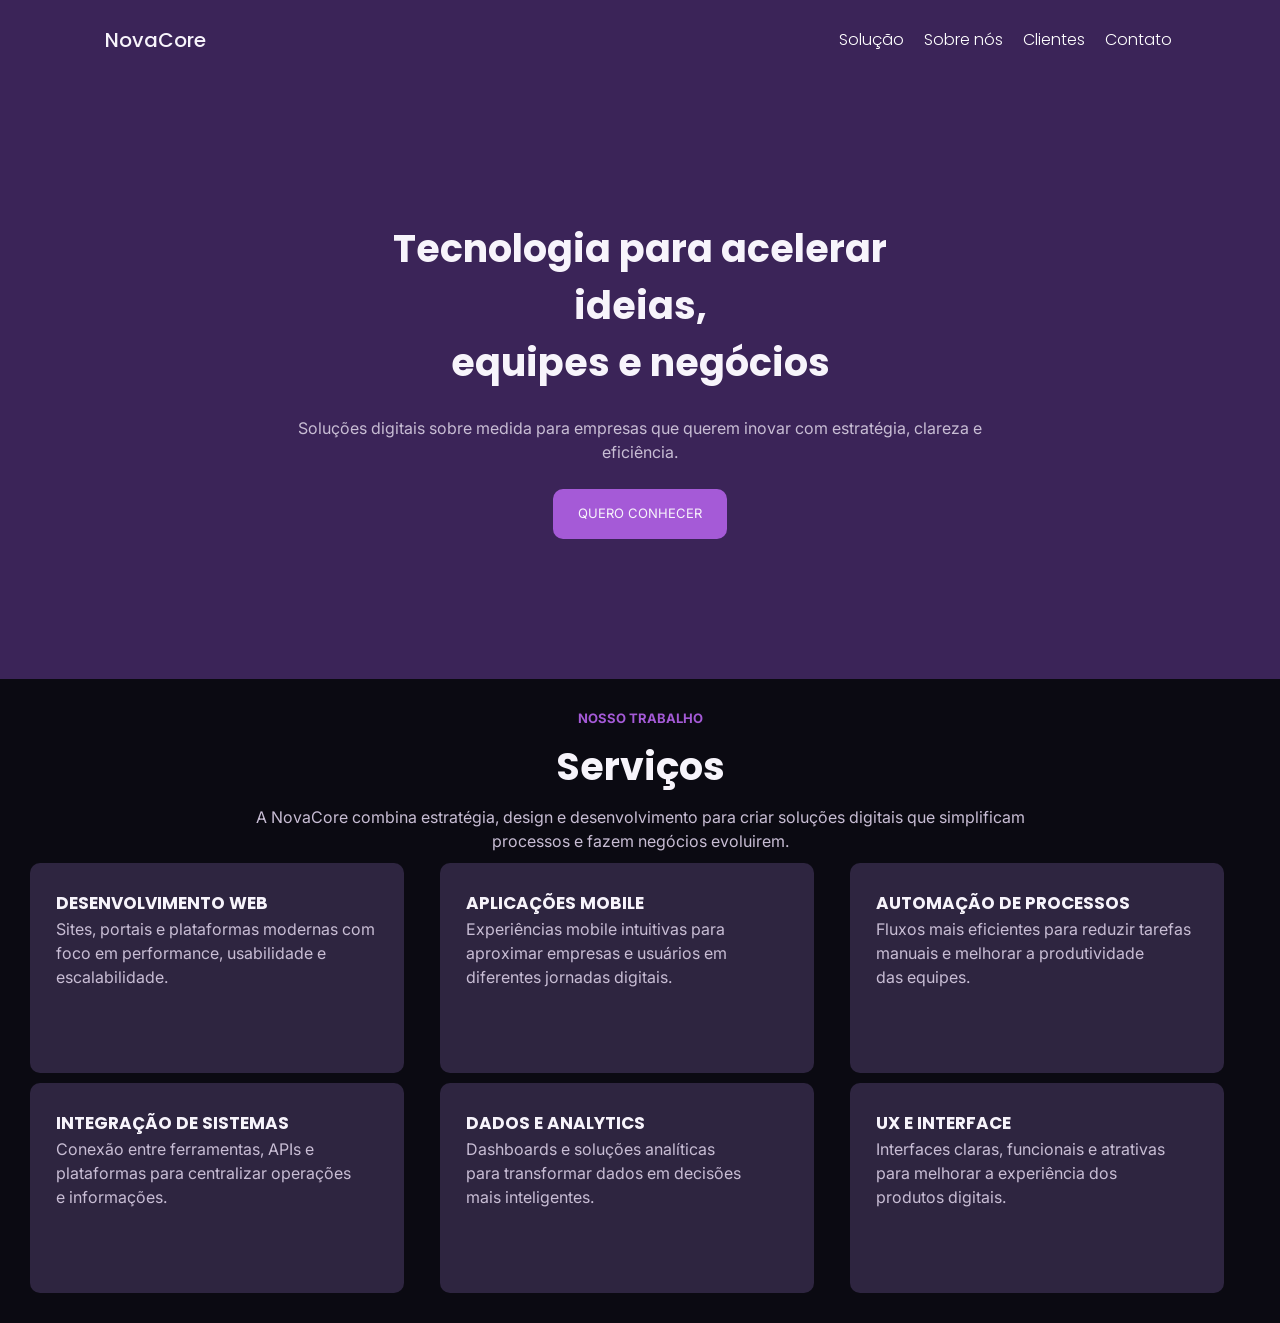
==== index.html @ a51d0054 "Começando atividade frontend" ====
<!DOCTYPE html>
<html lang="pt-br">
<head>
    <meta charset="UTF-8">
    <meta name="viewport" content="width=device-width, initial-scale=1.0">
    <link rel="stylesheet" href="reset.css">
    <link rel="stylesheet" href="style.css">
    <link href="https://cdn.boxicons.com/3.0.8/fonts/basic/boxicons.min.css" rel="stylesheet">
    <title>Layout</title>
</head>
<body>
    <header class="header">
        <div class="marca">
            <i class="bx bx-circle" ></i>
            <h2>NovaCore</h2>
        </div>
        <nav>
            <a href="#solucao">Solução</a>
            <a href="#sobre">Sobre nós</a>
            <a href="#depoimentos">Clientes</a>
            <a href="#contato">Contato</a>
        </nav>
    </header>
    
    <main>
        <section class="inicio">
            <h1>Tecnologia para acelerar <br/> ideias, <br/> equipes e negócios</h1>
            <p>Soluções digitais sobre medida para empresas que querem inovar com estratégia, clareza e <br/> eficiência.</p>
            <button href="#sobre">QUERO CONHECER</button>
        </section>
        
        <section class="servicos">
            <h3>NOSSO TRABALHO</h3>
            <h1>Serviços</h1>
            <p>A NovaCore combina estratégia, design e desenvolvimento para criar soluções digitais que simplificam <br/> processos e fazem negócios evoluirem.</p>

            <div class="container">
                <div class="box">
                    <h2>DESENVOLVIMENTO WEB</h2>
                    <p>Sites, portais e plataformas modernas com foco em performance, usabilidade e escalabilidade.</p>
                </div>

                <div class="box">
                    <h2>APLICAÇÕES MOBILE</h2>
                    <p>Experiências mobile intuitivas para aproximar empresas e usuários em diferentes jornadas digitais.</p>
                </div>

                <div class="box">
                    <h2>AUTOMAÇÃO DE PROCESSOS</h2>
                    <p>Fluxos mais eficientes para reduzir tarefas manuais e melhorar a produtividade das equipes.</p>
                </div>

                <div class="box">
                    <h2>INTEGRAÇÃO DE SISTEMAS</h2>
                    <p>Conexão entre ferramentas, APIs e plataformas para centralizar operações e informações.</p>
                </div>

                <div class="box">
                    <h2>DADOS E ANALYTICS</h2>
                    <p>Dashboards e soluções analíticas para transformar dados em decisões mais inteligentes.</p>
                </div>

                <div class="box">
                    <h2>UX E INTERFACE</h2>
                    <p>Interfaces claras, funcionais e atrativas para melhorar a experiência dos produtos digitais.</p>
                </div>
            </div>

        </section>
        
        <section class="sobre">
            
        </section>
        
        <section class="depoimentos">
            
        </section>
        
        <section class="contato">
            
        </section>
    </main>
    
    <footer class="footer"></footer>
    
</body>
</html>
---- style.css ----
@import url('https://fonts.googleapis.com/css2?family=Inter:ital,opsz,wght@0,14..32,100..900;1,14..32,100..900&family=Poppins:ital,wght@0,100;0,200;0,300;0,400;0,500;0,600;0,700;0,800;0,900;1,100;1,200;1,300;1,400;1,500;1,600;1,700;1,800;1,900&display=swap');

:root {
    --font-family-titulo: 'Poppins', sans-serif;
    --font-family-corpo: 'Inter', sans-serif;
    --fundo-roxo-claro: #3B2458;
    --fundo-roxo-escuro:#0B0A12;
    --fundo-caixas: #2E2540;
    --circulo: #A55AD7;
    --letras-principais: #F7F4FB;
    --letras-secundario: #C8BDD4;
    --letras-terciario: #A55AD7;
}

h1 {
    font-family: var(--font-family-titulo);
    color: var(--letras-principais);
    font-size: 38px;
}

h2{
    color: var(--letras-principais);
    font-size: 17px;
    font-family: var(--font-family-titulo);
    font-weight: bold;
}

h3 {
    color: var(--letras-terciario);
    font-family: var(--font-family-corpo);
    font-size: 13px;
}

p {
    font-family: var(--font-family-corpo);
    color: var(--letras-secundario);
    font-size: 16px;
}
.header{
    display: flex;
    justify-content: space-between;
    align-items: center;
    padding: 0 100px;
    width: 100%;
    position: fixed;
    z-index: 1000;
    background-color: var(--fundo-roxo-claro);
    font-family: var(--font-family-titulo);
    height: 80px;

    .marca {
        display: flex;
        align-items: center;
        gap: 5px;
        
        color: var(--letras-principais);
        h2{
            font-weight: 500;
            font-size: 20px;
        }
        
        .bx-circle {
            color: var(--circulo);
            font-size: 30px;
        }
    }

    nav a{
        color: white;
        font-weight: 300;
        text-decoration: none;
        padding: 0 8px;
    }
}


main {
    padding-top: 80px;
}

.inicio {
    background-color: var(--fundo-roxo-claro);
    padding: 140px;
    display: flex;
    flex-direction: column;
    justify-content: center;
    align-items: center;   
    text-align: center;
    gap: 25px;

    button{
        font-family: var(--font-family-corpo);
        color: var(--letras-principais);
        background-color: var(--letras-terciario);
        padding: 15px 25px;
        border-radius: 10px;
        border: none;
        font-size: small;
    }
}

.servicos {
    display: flex;
    flex-direction: column;
    text-align: center;
    justify-content: center;
    padding: 30px;
    gap: 10px;
    background-color: var(--fundo-roxo-escuro);

    .container {
        display: grid;
        grid-template-columns: repeat(3,1fr);
        gap: 10px;
    }

    .box {
        height: 210px;
        width: 374px;
        padding: 28px 26px;
        display: flex;
        flex-direction: column;
        justify-content: start;
        text-align: left;
        background-color: var(--fundo-caixas);
        border-radius: 10px;
    }
}
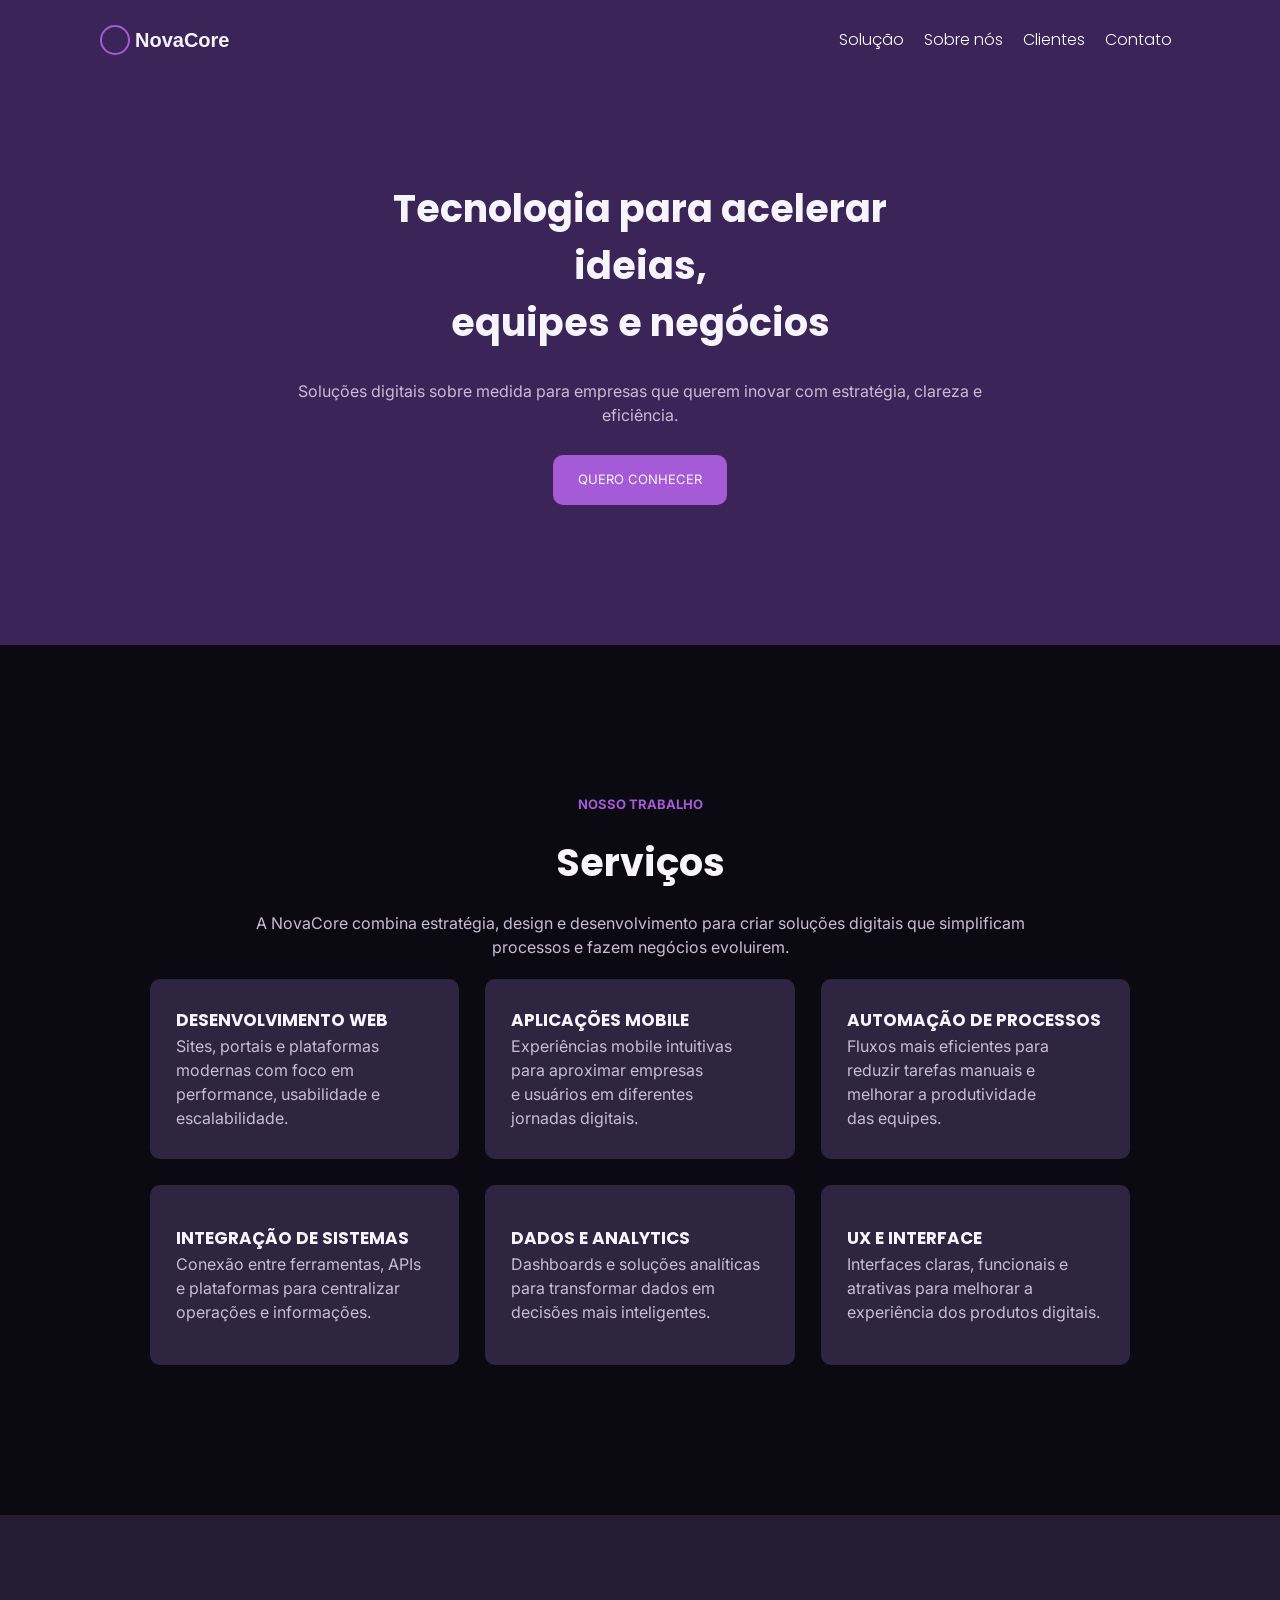
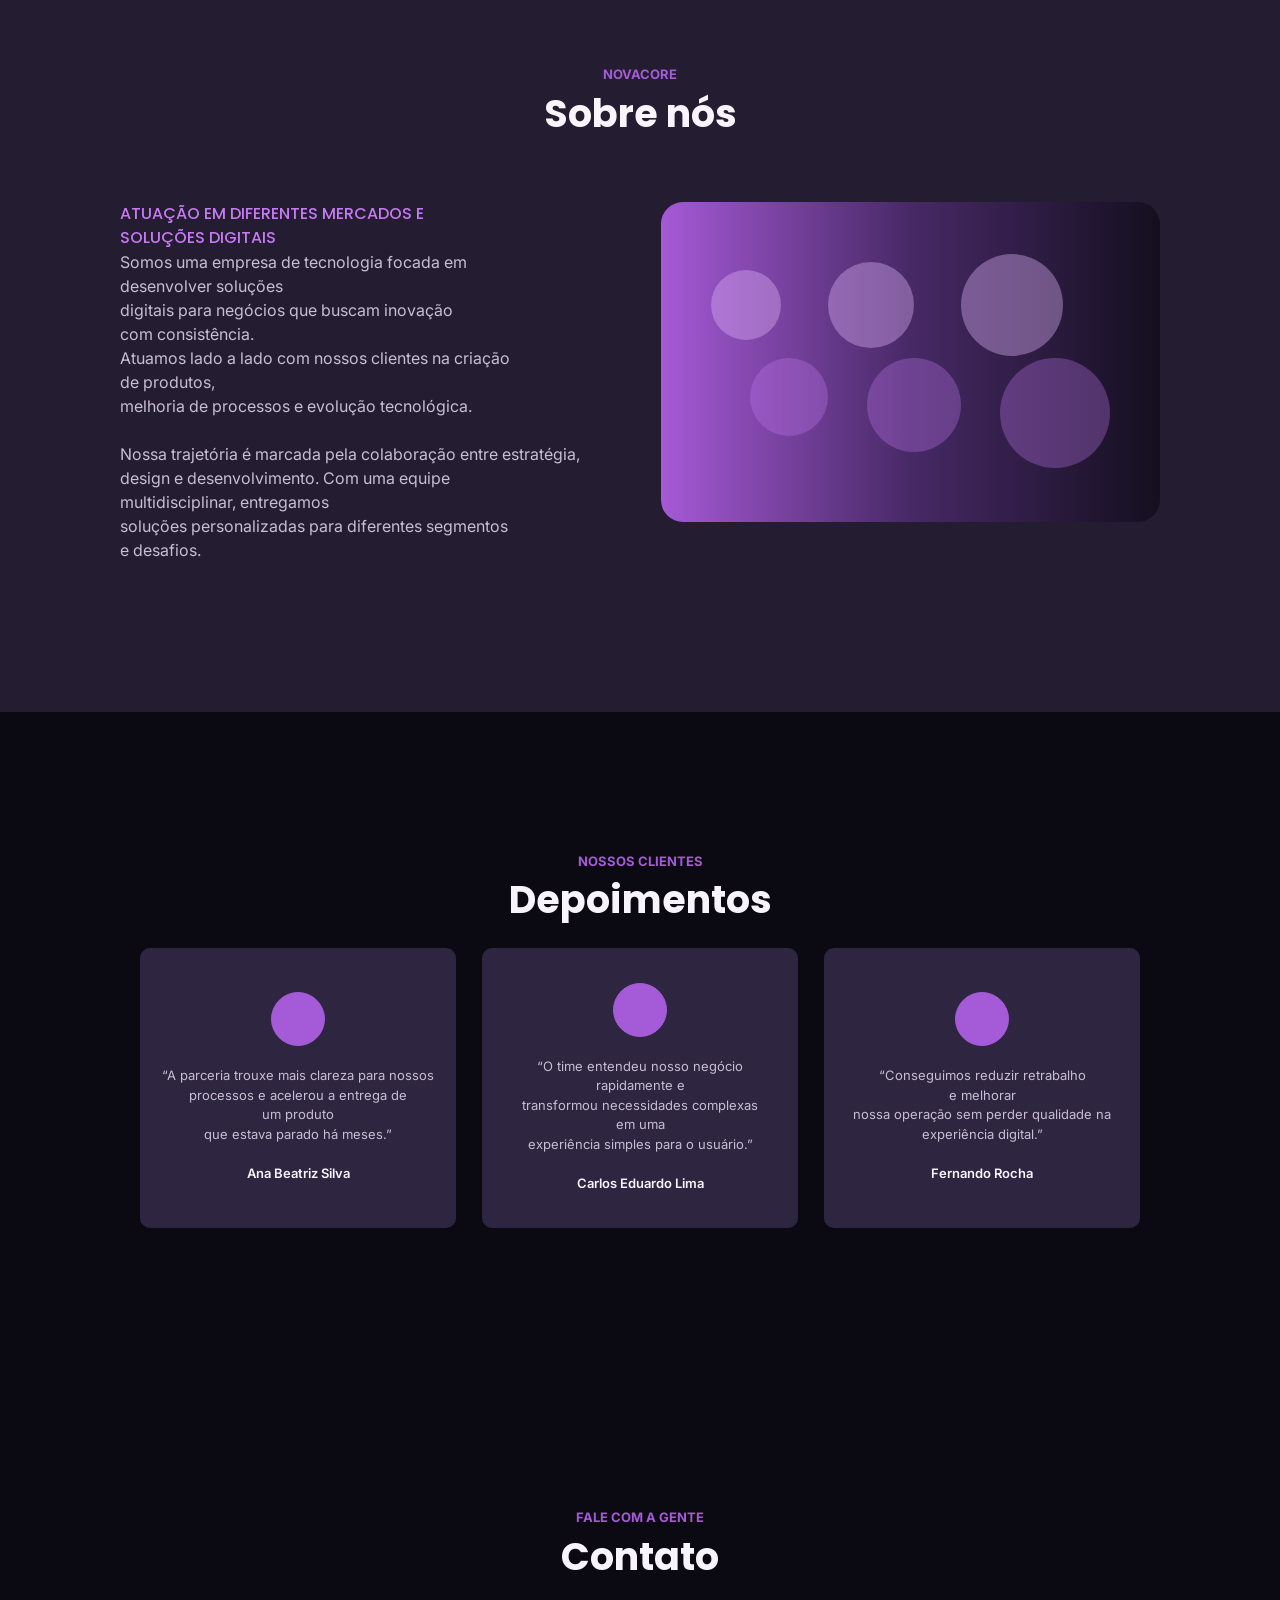
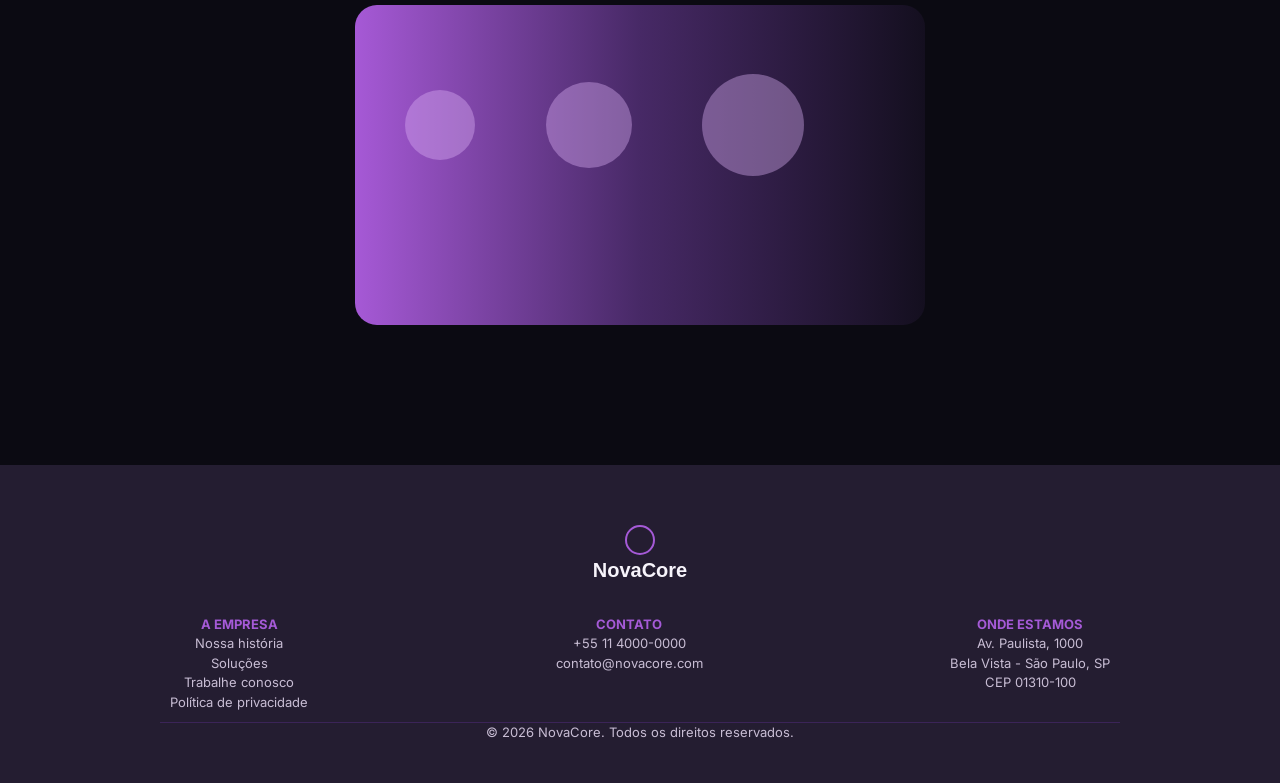
==== commit 50ac55af: "sections servicos, sobre, depoimentos, e inicio de contatos" ====
--- a/index.html
+++ b/index.html
@@ -5,17 +5,16 @@
     <meta name="viewport" content="width=device-width, initial-scale=1.0">
     <link rel="stylesheet" href="reset.css">
     <link rel="stylesheet" href="style.css">
-    <link href="https://cdn.boxicons.com/3.0.8/fonts/basic/boxicons.min.css" rel="stylesheet">
     <title>Layout</title>
 </head>
 <body>
     <header class="header">
         <div class="marca">
-            <i class="bx bx-circle" ></i>
-            <h2>NovaCore</h2>
+            <div class="logo"></div>
+            <a href="#inicio">NovaCore</a>
         </div>
         <nav>
-            <a href="#solucao">Solução</a>
+            <a href="#servicos">Solução</a>
             <a href="#sobre">Sobre nós</a>
             <a href="#depoimentos">Clientes</a>
             <a href="#contato">Contato</a>
@@ -23,13 +22,14 @@
     </header>
     
     <main>
-        <section class="inicio">
+        
+        <section id="inicio">
             <h1>Tecnologia para acelerar <br/> ideias, <br/> equipes e negócios</h1>
             <p>Soluções digitais sobre medida para empresas que querem inovar com estratégia, clareza e <br/> eficiência.</p>
-            <button href="#sobre">QUERO CONHECER</button>
+            <a href="#sobre">QUERO CONHECER</a>
         </section>
         
-        <section class="servicos">
+        <section id="servicos">
             <h3>NOSSO TRABALHO</h3>
             <h1>Serviços</h1>
             <p>A NovaCore combina estratégia, design e desenvolvimento para criar soluções digitais que simplificam <br/> processos e fazem negócios evoluirem.</p>
@@ -67,21 +67,109 @@
             </div>
 
         </section>
-        
-        <section class="sobre">
-            
+
+        <section id="sobre">
+            <div class="titulo">
+                <h3>NOVACORE</h3>
+                <h1>Sobre nós</h1>
+            </div>
+            <div class="texto_imagem">
+                <div class="texto">
+                    <span>ATUAÇÃO EM DIFERENTES MERCADOS E <br/> SOLUÇÕES DIGITAIS</span>
+                    <p>Somos uma empresa de tecnologia focada em desenvolver soluções <br/> digitais para negócios que buscam inovação com consistência.<br/>Atuamos lado a lado com nossos clientes na criação de produtos, <br/> melhoria de processos e evolução tecnológica.</p>
+                    <br/>
+                    <p>Nossa trajetória é marcada pela colaboração entre estratégia, <br/>design e desenvolvimento. Com uma equipe multidisciplinar, entregamos <br/>soluções personalizadas para diferentes segmentos e desafios.</p>
+                </div>
+
+                <div class="fundo_imagem">
+                    <div class="circulo_p "></div>
+                    <div class="circulo_m "></div>
+                    <div class="circulo_g "></div>
+                    <div class="circulo_pb "></div>
+                    <div class="circulo_mb "></div>
+                    <div class="circulo_gb "></div>
+                </div>
+            </div>
         </section>
         
-        <section class="depoimentos">
-            
+        <section id="depoimentos">
+            <div class="titulo">
+                <h3>NOSSOS CLIENTES</h3>
+                <h1>Depoimentos</h1>
+            </div>
+
+            <div class="container">
+                <div class="box ">
+                    <div class="foto"></div>
+                    <p>“A parceria trouxe mais clareza para nossos <br/> processos e acelerou a entrega de um produto <br/> que estava parado há meses.”</p>
+                    <span>Ana Beatriz Silva</span>
+                </div>
+                <div class="box ">
+                    <div class="foto"></div>
+                    <p>“O time entendeu nosso negócio rapidamente e<br/> transformou necessidades complexas em uma <br/> experiência simples para o usuário.”</p>
+                    <span>Carlos Eduardo Lima</span>
+                </div>
+                <div class="box ">
+                    <div class="foto"></div>
+                    <p>“Conseguimos reduzir retrabalho e melhorar <br/> nossa operação sem perder qualidade na <br/> experiência digital.”</p>
+                    <span>Fernando Rocha</span>
+                </div>
+            </div>
         </section>
         
-        <section class="contato">
-            
+        <section id="contato">
+            <div class="titulo">
+                <h3>FALE COM A GENTE</h3>
+                <h1>Contato</h1>
+            </div>
+
+            <div class="fundo_imagem">
+                    <div class="circulo_ppp "></div>
+                    <div class="circulo_pp "></div>
+                    <div class="circulo_p "></div>
+                    <div class="circulo_mmm "></div>
+                    <div class="circulo_mm "></div>
+                    <div class="circulo_m "></div>
+                    <div class="circulo_g "></div>
+                    
+            </div>
         </section>
     </main>
     
-    <footer class="footer"></footer>
+    <footer class="footer">
+        <div class="marca">
+            <div class="logo"></div>
+            <h4>NovaCore</h4>
+        </div>
+
+        <div class="container">
+            <div class="empresa">
+                <h3>A EMPRESA</h3>
+                <p>Nossa história</p>
+                <p>Soluções</p>
+                <p>Trabalhe conosco</p>
+                <p>Política de privacidade</p>
+
+            </div>
+            <div class="contato">
+                <h3>CONTATO</h3>
+                <p>+55 11 4000-0000</p>
+                <p>contato@novacore.com</p>
+
+            </div>
+            <div class="local">
+                <h3>ONDE ESTAMOS</h3>
+                <p>Av. Paulista, 1000</p>
+                <p>Bela Vista - São Paulo, SP</p>
+                <p>CEP 01310-100</p>
+
+            </div>
+        </div>
+
+        <div class="final">
+            <p>© 2026 NovaCore. Todos os direitos reservados.</p>
+        </div>
+    </footer>
     
 </body>
 </html>
--- a/style.css
+++ b/style.css
@@ -4,12 +4,15 @@
     --font-family-titulo: 'Poppins', sans-serif;
     --font-family-corpo: 'Inter', sans-serif;
     --fundo-roxo-claro: #3B2458;
-    --fundo-roxo-escuro:#0B0A12;
+    --fundo-roxo-escuro:#241D31;
+    --fundo-preto: #0B0A12;
     --fundo-caixas: #2E2540;
     --circulo: #A55AD7;
     --letras-principais: #F7F4FB;
     --letras-secundario: #C8BDD4;
     --letras-terciario: #A55AD7;
+    --cor-circulo-claro: rgba(220, 178, 245, 0.397);
+    --cor-circulo-escuro: rgba(197, 122, 241, 0.308);
 }
 
 h1 {
@@ -53,18 +56,18 @@
         align-items: center;
         gap: 5px;
         
-        color: var(--letras-principais);
-        h2{
-            font-weight: 500;
+        a{
+            background-color: var(--fundo-roxo-claro);
+            color: var(--letras-principais);
+            border: none;
+            font-weight: 600;
             font-size: 20px;
+            cursor: pointer;
+            text-decoration: none;
         }
         
-        .bx-circle {
-            color: var(--circulo);
-            font-size: 30px;
-        }
-    }
-
+    }
+    
     nav a{
         color: white;
         font-weight: 300;
@@ -73,22 +76,28 @@
     }
 }
 
+.logo {
+    border: 2px solid var(--circulo);
+    border-radius: 50%;
+    height: 30px;
+    width: 30px;
+}
 
 main {
     padding-top: 80px;
 }
 
-.inicio {
+#inicio {
     background-color: var(--fundo-roxo-claro);
-    padding: 140px;
+    padding: 100px 140px 140px 140px;
     display: flex;
     flex-direction: column;
     justify-content: center;
     align-items: center;   
     text-align: center;
-    gap: 25px;
-
-    button{
+    gap: 28px;
+
+    a{
         font-family: var(--font-family-corpo);
         color: var(--letras-principais);
         background-color: var(--letras-terciario);
@@ -96,33 +105,335 @@
         border-radius: 10px;
         border: none;
         font-size: small;
-    }
-}
-
-.servicos {
-    display: flex;
-    flex-direction: column;
-    text-align: center;
-    justify-content: center;
-    padding: 30px;
-    gap: 10px;
-    background-color: var(--fundo-roxo-escuro);
-
-    .container {
-        display: grid;
-        grid-template-columns: repeat(3,1fr);
-        gap: 10px;
-    }
-
+        text-decoration: none;
+    }
+}
+
+#servicos {
+    display: flex;
+    flex-direction: column;
+    text-align: center;
+    justify-content: center;
+    padding: 150px;
+    gap: 20px;
+    background-color: var(--fundo-preto);
+
+    
     .box {
-        height: 210px;
-        width: 374px;
+        height: 180px;
         padding: 28px 26px;
         display: flex;
         flex-direction: column;
-        justify-content: start;
+        justify-content: center;
         text-align: left;
         background-color: var(--fundo-caixas);
         border-radius: 10px;
     }
+
+    .container {
+        padding: auto;
+        display: grid;
+        grid-template-columns: repeat(3,1fr);
+        gap: 26px;
+    }
+}
+
+
+.titulo {
+    gap: 12px;
+}
+
+#sobre {
+    display: flex;
+    flex-direction: column;
+    text-align: center;
+    justify-content: center;
+    gap: 60px;
+    background-color: var(--fundo-roxo-escuro);
+    padding: 150px 120px 150px 120px;
+    
+
+
+    span{
+        color: #C57AF1;
+        font-family: var(--font-family-titulo);
+        font-weight: 500;
+    }
+
+    .texto_imagem{
+        display: flex;
+        gap: 80px;
+        text-align: left;
+        justify-content: center;
+    
+
+        .fundo_imagem {
+            display: grid;
+            grid-template-areas:
+            "a b c"
+            "d e f";
+            width: 570px;
+            height: 320px;
+            border-radius: 22px;
+            padding: 50px;
+            background-image: linear-gradient(to right,#A659D6, #472966,#140F1F );
+        }
+
+        .circulo_p {
+            grid-area: a;
+            align-self: center;
+            justify-self: left;
+            border: none;
+            border-radius: 50%;
+            height: 70px;
+            width: 70px;
+            background-color: var(--cor-circulo-claro);
+        }
+        .circulo_m {
+            grid-area: b;
+            align-self: center;
+            justify-self: left;
+            border: none;
+            border-radius: 50%;
+            height: 86px;
+            width: 86px;
+            background-color: var(--cor-circulo-claro);
+        }
+        .circulo_g {
+            grid-area: c;
+            align-self: center;
+            justify-self: left;
+            border: none;
+            border-radius: 50%;
+            height: 102px;
+            width: 102px;
+            background-color: var(--cor-circulo-claro);
+        }
+
+        .circulo_pb {
+            grid-area: d;
+            align-self: start;
+            justify-self: right;
+            border: none;
+            border-radius: 50%;
+            height: 78px;
+            width: 78px;
+            background-color: var(--cor-circulo-escuro);
+        }
+
+        .circulo_mb {
+            grid-area: e;
+            align-self: start;
+            justify-self: right;
+            border: none;
+            border-radius: 50%;
+            height: 94px;
+            width: 94px;
+            background-color: var(--cor-circulo-escuro);
+        }
+        .circulo_gb {
+            grid-area: f;
+            align-self: start;
+            justify-self: end;
+            border: none;
+            border-radius: 50%;
+            height: 110px;
+            width: 110px;
+            background-color: var(--cor-circulo-escuro);
+        }
+    }
+
+}
+
+#depoimentos {
+    background-color: var(--fundo-preto);
+    padding: 140px;
+    display: flex;
+    flex-direction: column;
+    justify-content: center;
+    align-items: center;
+    text-align: center;
+    gap: 20px;
+
+    .foto {
+        display: flex;
+        justify-content: center;
+        align-items: center;
+        background-color: var(--letras-terciario);
+        border: 1px solid var(--circulo);
+        height: 54px;
+        width: 54px;
+        border-radius: 50px;
+        grid-area: a;
+    }
+    
+    p{
+        font-size: 13px;
+        grid-area: b;
+    }
+    
+    span {
+        color: var(--letras-principais);
+        font-family: var(--font-family-corpo);
+        font-weight: 600;
+        font-size: 13px;
+        grid-area: c;
+    }
+    
+    .box {
+        gap: 20px;
+        height: 280px;
+        padding: 20px 20px;
+        display: flex;
+        flex-direction: column;
+        justify-content: center;
+        align-items: center;
+        text-align: center;
+        background-color: var(--fundo-caixas);
+        border-radius: 10px;
+        grid-template-rows: 1fr, 1.5fr, 0.5fr;
+        grid-template-areas:
+        "a"
+        "b"
+        "c";
+    }
+    
+    .container {
+        padding: auto;
+        display: grid;
+        grid-template-columns: repeat(3,1fr);
+        gap: 26px;
+    }
+}
+
+footer{
+    background-color: var(--fundo-roxo-escuro);
+    display: flex;
+    padding: 40px;
+    flex-direction: column;
+    justify-content: center;
+    text-align: center;
+    align-items: center;
+
+    .marca{
+        display: flex;
+        flex-direction: column;
+        justify-content: center;
+        align-items: center;
+        padding: 20px;
+    }
+
+    h4 {
+        font-family: var(--font-family-titulo);
+        color: var(--letras-principais);
+        border: none;
+        font-weight: 600;
+        font-size: 20px;
+        cursor: pointer;
+        text-decoration: none;
+    }
+
+    .container{
+        display: flex;
+        width: 80%;
+        grid-template-columns: repeat(3, 1fr);
+        justify-content: space-between;
+        padding: 10px;
+    }
+
+    p{
+        font-size: 13px;
+    }
+
+    .final {
+        width: 80%;
+        border-top: 1px solid var(--fundo-roxo-claro);
+    }
+}
+
+#contato {
+    background-color: var(--fundo-preto);
+    padding: 140px;
+    display: flex;
+    flex-direction: column;
+    justify-content: center;
+    align-items: center;
+    text-align: center;
+    gap: 20px;
+
+    .fundo_imagem {
+            display: grid;
+            grid-template-areas:
+            "a b c"
+            "d e f";
+            width: 570px;
+            height: 320px;
+            border-radius: 22px;
+            padding: 50px;
+            background-image: linear-gradient(to right,#A659D6, #472966,#140F1F );
+        }
+
+        .circulo_p {
+            grid-area: a;
+            align-self: center;
+            justify-self: left;
+            border: none;
+            border-radius: 50%;
+            height: 70px;
+            width: 70px;
+            background-color: var(--cor-circulo-claro);
+        }
+        .circulo_m {
+            grid-area: b;
+            align-self: center;
+            justify-self: left;
+            border: none;
+            border-radius: 50%;
+            height: 86px;
+            width: 86px;
+            background-color: var(--cor-circulo-claro);
+        }
+        .circulo_g {
+            grid-area: c;
+            align-self: center;
+            justify-self: left;
+            border: none;
+            border-radius: 50%;
+            height: 102px;
+            width: 102px;
+            background-color: var(--cor-circulo-claro);
+        }
+
+        .circulo_pb {
+            grid-area: d;
+            align-self: start;
+            justify-self: right;
+            border: none;
+            border-radius: 50%;
+            height: 78px;
+            width: 78px;
+            background-color: var(--cor-circulo-escuro);
+        }
+
+        .circulo_mb {
+            grid-area: e;
+            align-self: start;
+            justify-self: right;
+            border: none;
+            border-radius: 50%;
+            height: 94px;
+            width: 94px;
+            background-color: var(--cor-circulo-escuro);
+        }
+        .circulo_gb {
+            grid-area: f;
+            align-self: start;
+            justify-self: end;
+            border: none;
+            border-radius: 50%;
+            height: 110px;
+            width: 110px;
+            background-color: var(--cor-circulo-escuro);
+        }
+    }
 }
